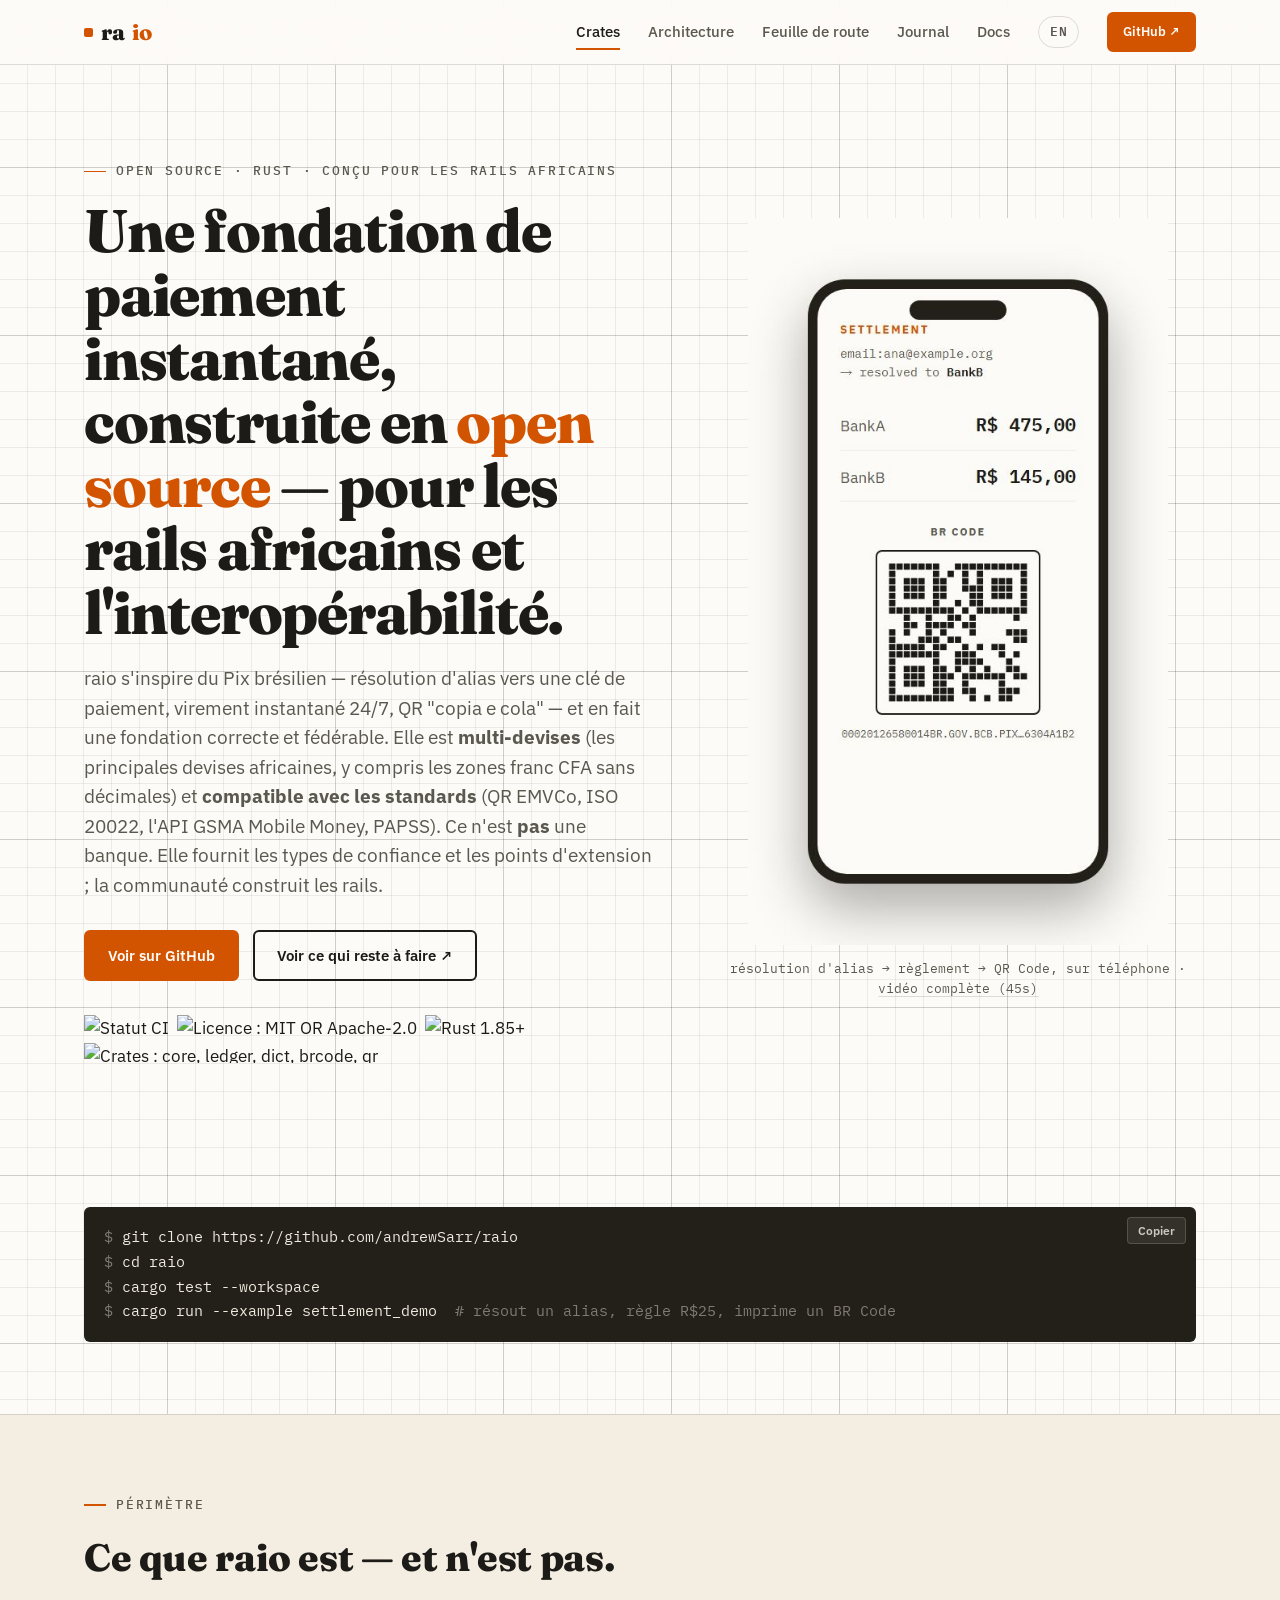
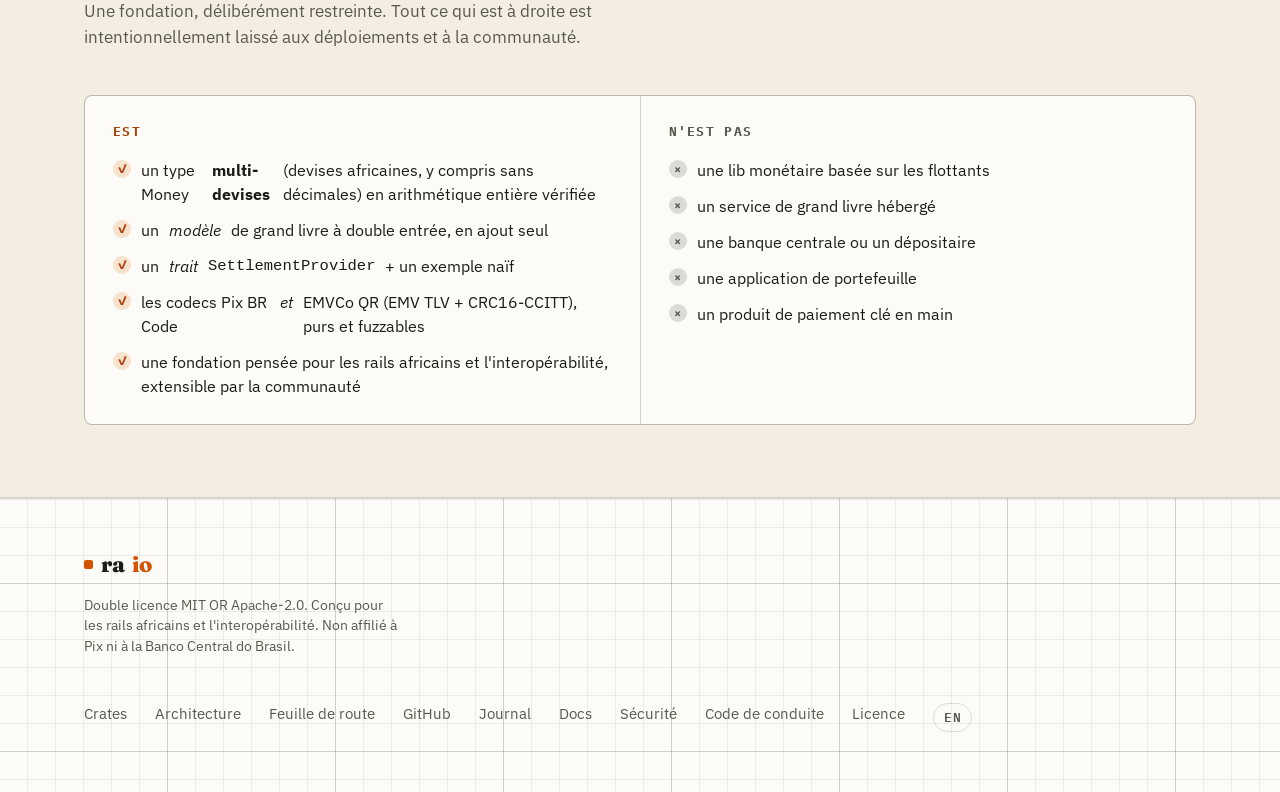
==== fr/index.html @ dbc2071a "feat: add French mirror (fr/) with language switcher, hreflang, and sitemap" ====
<!doctype html>
<html lang="fr">
<head>
<meta charset="utf-8">
<meta name="viewport" content="width=device-width, initial-scale=1">
<title>raio — une fondation de paiement instantané inspirée de Pix, pour les rails africains</title>
<meta name="description" content="raio est une fondation de paiement instantané open source en Rust, sans IO, conçue pour les rails africains et l'interopérabilité : résolution d'alias, grand livre à double entrée event-sourced, et codecs QR EMVCo/Pix — la couche de confiance sur laquelle construire. Ce n'est pas une banque.">
<link rel="canonical" href="https://andrewsarr.github.io/raio-landing/fr/index.html">
<link rel="alternate" hreflang="en" href="https://andrewsarr.github.io/raio-landing/index.html">
<link rel="alternate" hreflang="fr" href="https://andrewsarr.github.io/raio-landing/fr/index.html">
<link rel="alternate" hreflang="x-default" href="https://andrewsarr.github.io/raio-landing/index.html">

<!-- Open Graph / Twitter card -->
<meta property="og:type" content="website">
<meta property="og:site_name" content="raio">
<meta property="og:title" content="raio — une fondation de paiement instantané inspirée de Pix, pour les rails africains">
<meta property="og:description" content="Couche de confiance sans IO, grand livre à double entrée event-sourced, et codecs QR Pix + EMVCo, livrés en crates indépendantes. Multi-devises et interopérable. Pas une banque — la fondation sur laquelle construire.">
<meta property="og:image" content="https://andrewsarr.github.io/raio-landing/assets/img/og-image.jpg">
<meta property="og:image:width" content="1200">
<meta property="og:image:height" content="630">
<meta property="og:url" content="https://andrewsarr.github.io/raio-landing/fr/index.html">
<meta name="twitter:card" content="summary_large_image">
<meta name="twitter:title" content="raio — une fondation de paiement instantané inspirée de Pix, pour les rails africains">
<meta name="twitter:description" content="Couche de confiance sans IO, grand livre à double entrée event-sourced, et codecs QR Pix + EMVCo, livrés en crates indépendantes.">
<meta name="twitter:image" content="https://andrewsarr.github.io/raio-landing/assets/img/og-image.jpg">

<link rel="icon" type="image/svg+xml" href="../assets/img/favicon.svg">
<link rel="preconnect" href="https://fonts.googleapis.com">
<link rel="preconnect" href="https://fonts.gstatic.com" crossorigin>
<link href="https://fonts.googleapis.com/css2?family=Fraunces:opsz,wght@9..144,500;9..144,700;9..144,800&family=IBM+Plex+Mono:wght@400;500;600&family=IBM+Plex+Sans:wght@400;500;600;700&display=swap" rel="stylesheet">
<link rel="stylesheet" href="../assets/css/style.css">
</head>
<body>

<nav class="nav">
  <div class="wrap">
    <a href="index.html" class="brand"><span class="dot"></span>ra<span class="io">io</span></a>
    <button class="nav-toggle" aria-label="Ouvrir la navigation" aria-expanded="false" aria-controls="nav-links"><span></span></button>
    <div class="nav-links" id="nav-links">
      <a href="crates.html" aria-current="page">Crates</a>
      <a href="architecture.html">Architecture</a>
      <a href="roadmap.html">Feuille de route</a>
      <a href="https://raio-journal.vercel.app" target="_blank" rel="noopener">Journal</a>
      <a href="https://github.com/andrewSarr/raio/tree/main/docs/src" target="_blank" rel="noopener">Docs</a>
      <a href="../index.html" class="lang-switch" hreflang="en">EN</a>
      <a class="btn btn-primary btn-sm" href="https://github.com/andrewSarr/raio" target="_blank" rel="noopener">GitHub &nearr;</a>
    </div>
  </div>
</nav>
<div class="nav-backdrop" data-nav-backdrop hidden></div>

<header class="hero">
  <div class="wrap hero-grid">
    <div>
      <span class="eyebrow"><span class="rule"></span>Open source &middot; Rust &middot; conçu pour les rails africains</span>
      <h1>Une fondation de paiement instantané, construite en <span class="accent">open source</span> — pour les rails africains et l'interopérabilité.</h1>
      <p class="lead">
        raio s'inspire du Pix brésilien — résolution d'alias vers une clé de
        paiement, virement instantané 24/7, QR "copia e cola" — et en fait une
        fondation correcte et fédérable. Elle est <strong>multi-devises</strong>
        (les principales devises africaines, y compris les zones franc CFA sans
        décimales) et <strong>compatible avec les standards</strong> (QR EMVCo,
        ISO 20022, l'API GSMA Mobile Money, PAPSS). Ce n'est <strong>pas</strong>
        une banque. Elle fournit les types de confiance et les points
        d'extension ; la communauté construit les rails.
      </p>
      <div class="hero-ctas">
        <a class="btn btn-primary" href="https://github.com/andrewSarr/raio" target="_blank" rel="noopener">Voir sur GitHub</a>
        <a class="btn btn-ghost" href="roadmap.html">Voir ce qui reste à faire &nearr;</a>
      </div>
      <div class="badges">
        <img src="https://github.com/andrewSarr/raio/actions/workflows/ci.yml/badge.svg" alt="Statut CI" loading="lazy">
        <img src="https://img.shields.io/badge/license-MIT%20OR%20Apache--2.0-blue.svg" alt="Licence : MIT OR Apache-2.0" loading="lazy">
        <img src="https://img.shields.io/badge/rust-1.85%2B-orange.svg" alt="Rust 1.85+" loading="lazy">
        <img src="https://img.shields.io/badge/crates-core%20%7C%20ledger%20%7C%20dict%20%7C%20brcode%20%7C%20qr-9cf" alt="Crates : core, ledger, dict, brcode, qr" loading="lazy">
      </div>
    </div>

    <figure class="hero-phone reveal">
      <video autoplay muted loop playsinline preload="auto" poster="../assets/img/phone-hero.jpg"
             width="520" height="900"
             aria-label="raio résolvant un alias par e-mail, réglant un solde à double entrée, et émettant un QR Code — sur un téléphone">
        <source src="../assets/img/phone-hero.mp4" type="video/mp4">
        <img src="../assets/img/phone-hero.jpg" width="520" height="900" alt="Démo raio sur téléphone : résolution d'alias, règlement, QR Code">
      </video>
      <figcaption>résolution d'alias &rarr; règlement &rarr; QR Code, sur téléphone &middot; <a href="../assets/img/raio-promo.mp4" style="color:inherit">vidéo complète (45s)</a></figcaption>
    </figure>
  </div>
</header>

<section class="quickstart">
  <div class="wrap">
    <div class="codebox" id="quickstart-code">
      <button class="copy-btn" data-copy="#quickstart-code">Copier</button>
      <div><span class="muted">$</span> git clone https://github.com/andrewSarr/raio</div>
      <div><span class="muted">$</span> cd raio</div>
      <div><span class="muted">$</span> cargo test --workspace</div>
      <div><span class="muted">$</span> cargo run --example settlement_demo <span class="muted">&nbsp;# résout un alias, règle R$25, imprime un BR Code</span></div>
    </div>
  </div>
</section>

<section id="compare" class="alt">
  <div class="wrap">
    <div class="section-head reveal">
      <span class="eyebrow"><span class="rule"></span>Périmètre</span>
      <h2>Ce que raio est — et n'est pas.</h2>
      <p>Une fondation, délibérément restreinte. Tout ce qui est à droite est
      intentionnellement laissé aux déploiements et à la communauté.</p>
    </div>
    <div class="compare reveal">
      <div class="is">
        <h3>Est</h3>
        <ul>
          <li><span class="mark">&check;</span>un type Money <strong>multi-devises</strong> (devises africaines, y compris sans décimales) en arithmétique entière vérifiée</li>
          <li><span class="mark">&check;</span>un <em>modèle</em> de grand livre à double entrée, en ajout seul</li>
          <li><span class="mark">&check;</span>un <em>trait</em> <code>SettlementProvider</code> + un exemple naïf</li>
          <li><span class="mark">&check;</span>les codecs Pix BR Code <em>et</em> EMVCo QR (EMV TLV + CRC16-CCITT), purs et fuzzables</li>
          <li><span class="mark">&check;</span>une fondation pensée pour les rails africains et l'interopérabilité, extensible par la communauté</li>
        </ul>
      </div>
      <div class="isnt">
        <h3>N'est pas</h3>
        <ul>
          <li><span class="mark">&times;</span>une lib monétaire basée sur les flottants</li>
          <li><span class="mark">&times;</span>un service de grand livre hébergé</li>
          <li><span class="mark">&times;</span>une banque centrale ou un dépositaire</li>
          <li><span class="mark">&times;</span>une application de portefeuille</li>
          <li><span class="mark">&times;</span>un produit de paiement clé en main</li>
        </ul>
      </div>
    </div>
  </div>
</section>

<footer>
  <div class="wrap footer-grid">
    <div>
      <a href="index.html" class="brand"><span class="dot"></span>ra<span class="io">io</span></a>
      <p class="footer-note">
        Double licence MIT OR Apache-2.0. Conçu pour les rails africains et
        l'interopérabilité. Non affilié à Pix ni à la Banco Central do Brasil.
      </p>
    </div>
    <nav class="footer-links">
      <a href="crates.html">Crates</a>
      <a href="architecture.html">Architecture</a>
      <a href="roadmap.html">Feuille de route</a>
      <a href="https://github.com/andrewSarr/raio" target="_blank" rel="noopener">GitHub</a>
      <a href="https://raio-journal.vercel.app" target="_blank" rel="noopener">Journal</a>
      <a href="https://github.com/andrewSarr/raio/tree/main/docs/src" target="_blank" rel="noopener">Docs</a>
      <a href="https://github.com/andrewSarr/raio/blob/main/SECURITY.md" target="_blank" rel="noopener">Sécurité</a>
      <a href="https://github.com/andrewSarr/raio/blob/main/CODE_OF_CONDUCT.md" target="_blank" rel="noopener">Code de conduite</a>
      <a href="https://github.com/andrewSarr/raio/blob/main/LICENSE-MIT" target="_blank" rel="noopener">Licence</a>
      <a href="../index.html" class="lang-switch" hreflang="en">EN</a>
    </nav>
  </div>
</footer>

<script src="../assets/js/main.js"></script>
</body>
</html>
---- assets/css/style.css ----
/* raio landing page — same visual system as the project's demo video:
   muted cream/blueprint canvas, bold editorial serif, rust-orange accent,
   monospace for anything technical. Plain CSS, no build step. */

:root {
  --cream: #fdfbf7;
  --cream-panel: #f4eee2;
  --ink: #1c1b18;
  --ink-sub: #5b584f;
  --grid: rgba(28, 27, 24, 0.07);
  --grid-strong: rgba(28, 27, 24, 0.14);
  --rust: #d35400;
  --rust-deep: #a8420a;
  --rust-tint: #f7e2ce;
  --charcoal: #232019;
  --success: #1e7a4c;
  --success-tint: #dcefe4;

  --serif: "Fraunces", ui-serif, Georgia, serif;
  --mono: "IBM Plex Mono", ui-monospace, "SF Mono", Consolas, monospace;
  --sans: "IBM Plex Sans", ui-sans-serif, system-ui, -apple-system, sans-serif;

  --maxw: 1160px;
  --radius: 6px;
}

* {
  box-sizing: border-box;
}

html {
  scroll-behavior: smooth;
}

body {
  margin: 0;
  background: var(--cream);
  color: var(--ink);
  font-family: var(--sans);
  font-size: 17px;
  line-height: 1.55;
  -webkit-font-smoothing: antialiased;
}

/* blueprint grid canvas, same recipe as the video background */
body {
  background-image:
    linear-gradient(var(--grid) 1px, transparent 1px),
    linear-gradient(90deg, var(--grid) 1px, transparent 1px),
    linear-gradient(var(--grid-strong) 1px, transparent 1px),
    linear-gradient(90deg, var(--grid-strong) 1px, transparent 1px);
  background-size:
    28px 28px,
    28px 28px,
    168px 168px,
    168px 168px;
  background-position: -1px -1px;
}

img {
  max-width: 100%;
  display: block;
}

a {
  color: inherit;
}

.wrap {
  max-width: var(--maxw);
  margin: 0 auto;
  padding: 0 24px;
}

.eyebrow {
  display: inline-flex;
  align-items: center;
  gap: 10px;
  font-family: var(--mono);
  font-size: 13px;
  font-weight: 500;
  letter-spacing: 0.14em;
  text-transform: uppercase;
  color: var(--ink-sub);
}

.eyebrow .rule {
  width: 22px;
  height: 1.5px;
  background: var(--rust);
  display: inline-block;
}

/* ---------- nav ---------- */

.nav {
  position: sticky;
  top: 0;
  z-index: 100;
  background: rgba(253, 251, 247, 0.86);
  backdrop-filter: blur(8px);
  border-bottom: 1px solid var(--grid-strong);
}

.nav .wrap {
  display: flex;
  align-items: center;
  justify-content: space-between;
  height: 64px;
}

.brand {
  display: flex;
  align-items: center;
  gap: 8px;
  font-family: var(--serif);
  font-weight: 800;
  font-size: 22px;
  letter-spacing: -0.02em;
  text-decoration: none;
  color: var(--ink);
}

.brand .dot {
  width: 9px;
  height: 9px;
  background: var(--rust);
  border-radius: 2px;
}

.brand .io {
  color: var(--rust);
}

.nav-links {
  display: flex;
  align-items: center;
  gap: 28px;
  font-size: 15px;
  font-weight: 500;
}

.nav-links a:not(.btn) {
  text-decoration: none;
  color: var(--ink-sub);
  transition: color 0.15s ease;
}

.nav-links a:not(.btn):hover {
  color: var(--ink);
}

.nav-links a[aria-current="page"] {
  color: var(--ink);
  position: relative;
}

.nav-links a[aria-current="page"]::after {
  content: "";
  position: absolute;
  left: 0;
  right: 0;
  bottom: -6px;
  height: 2px;
  background: var(--rust);
}

.nav-backdrop {
  display: none;
}

.nav-toggle {
  display: none;
  background: none;
  border: none;
  cursor: pointer;
  padding: 8px;
  position: relative;
  z-index: 70;
}

.nav-toggle span,
.nav-toggle span::before,
.nav-toggle span::after {
  content: "";
  display: block;
  width: 22px;
  height: 2px;
  background: var(--ink);
  position: relative;
  transition: transform 0.2s ease;
}

.nav-toggle span::before {
  position: absolute;
  top: -7px;
}

.nav-toggle span::after {
  position: absolute;
  top: 7px;
}

/* ---------- buttons ---------- */

.btn {
  display: inline-flex;
  align-items: center;
  gap: 8px;
  padding: 12px 22px;
  border-radius: var(--radius);
  font-family: var(--sans);
  font-weight: 600;
  font-size: 15px;
  text-decoration: none;
  border: 2px solid var(--ink);
  cursor: pointer;
  transition:
    transform 0.12s ease,
    background 0.15s ease;
}

.btn:hover {
  transform: translateY(-1px);
}

.btn-primary {
  background: var(--rust);
  border-color: var(--rust);
  color: var(--cream);
}

.btn-primary:hover {
  background: var(--rust-deep);
  border-color: var(--rust-deep);
}

.btn-ghost {
  background: transparent;
  color: var(--ink);
}

.btn-ghost:hover {
  background: var(--cream-panel);
}

.btn-sm {
  padding: 8px 14px;
  font-size: 13px;
}

/* ---------- language switch ---------- */

.lang-switch {
  font-family: var(--mono);
  font-size: 12.5px;
  font-weight: 600;
  letter-spacing: 0.04em;
  border: 1.5px solid var(--grid-strong);
  border-radius: 20px;
  padding: 5px 11px;
  color: var(--ink-sub) !important;
  text-decoration: none;
}

.lang-switch:hover {
  color: var(--ink) !important;
  border-color: var(--ink);
}

.footer-links .lang-switch {
  padding: 4px 10px;
}

/* ---------- hero ---------- */

.hero {
  padding: 88px 0 64px;
}

.hero-grid {
  display: grid;
  grid-template-columns: 1.1fr 0.9fr;
  gap: 56px;
  align-items: center;
}

.hero h1 {
  font-family: var(--serif);
  font-weight: 800;
  font-size: clamp(38px, 5vw, 60px);
  line-height: 1.06;
  letter-spacing: -0.02em;
  margin: 18px 0 20px;
}

.hero h1 .accent {
  color: var(--rust);
}

.hero p.lead {
  font-size: 19px;
  color: var(--ink-sub);
  max-width: 52ch;
  margin: 0 0 30px;
}

.hero-ctas {
  display: flex;
  gap: 14px;
  flex-wrap: wrap;
  margin-bottom: 34px;
}

.badges {
  display: flex;
  gap: 8px;
  flex-wrap: wrap;
}

.badges img {
  height: 20px;
}

.hero-visual {
  border: 2px solid var(--ink);
  border-radius: 10px;
  overflow: hidden;
  box-shadow: 10px 10px 0 var(--grid-strong);
  background: var(--charcoal);
}

.hero-visual img {
  width: 100%;
  display: block;
}

.hero-visual figcaption {
  font-family: var(--mono);
  font-size: 12px;
  color: rgba(253, 251, 247, 0.55);
  padding: 10px 14px;
  border-top: 1px solid rgba(253, 251, 247, 0.1);
}

/* Phone demo video — the mp4 already carries the phone bezel + drop shadow on a
   solid cream background that matches the page, so it floats seamlessly. */
.hero-phone {
  margin: 0;
  display: flex;
  flex-direction: column;
  align-items: center;
}

.hero-phone video {
  width: 100%;
  max-width: 420px;
  height: auto;
  display: block;
}

.hero-phone figcaption {
  margin-top: 14px;
  font-family: var(--mono);
  font-size: 12.5px;
  color: var(--ink-sub);
  text-align: center;
}

.hero-phone figcaption a {
  text-decoration: underline;
  text-decoration-color: var(--grid-strong);
  text-underline-offset: 3px;
}

/* ---------- quickstart ---------- */

.quickstart {
  margin-top: 8px;
}

.codebox {
  position: relative;
  background: var(--charcoal);
  border-radius: var(--radius);
  padding: 18px 20px;
  font-family: var(--mono);
  font-size: 14.5px;
  color: #f0ebe0;
  line-height: 1.7;
  overflow-x: auto;
}

.codebox .muted {
  color: rgba(240, 235, 224, 0.45);
}

.codebox .rust-hl {
  color: #f0a868;
}

.copy-btn {
  position: absolute;
  top: 10px;
  right: 10px;
  background: rgba(253, 251, 247, 0.08);
  border: 1px solid rgba(253, 251, 247, 0.16);
  color: rgba(253, 251, 247, 0.75);
  font-family: var(--sans);
  font-size: 12px;
  font-weight: 600;
  padding: 5px 10px;
  border-radius: 4px;
  cursor: pointer;
}

.copy-btn:hover {
  background: rgba(253, 251, 247, 0.14);
}

/* ---------- sections ---------- */

section {
  padding: 72px 0;
}

section.alt {
  background: var(--cream-panel);
  border-top: 1px solid var(--grid-strong);
  border-bottom: 1px solid var(--grid-strong);
}

.section-head {
  max-width: 640px;
  margin-bottom: 44px;
}

.section-head h2 {
  font-family: var(--serif);
  font-weight: 800;
  font-size: clamp(28px, 3.4vw, 38px);
  letter-spacing: -0.01em;
  margin: 14px 0 10px;
}

.section-head p {
  color: var(--ink-sub);
  font-size: 17px;
  margin: 0;
}

/* ---------- is/isn't table ---------- */

.compare {
  display: grid;
  grid-template-columns: 1fr 1fr;
  gap: 1px;
  background: var(--grid-strong);
  border: 1px solid var(--grid-strong);
  border-radius: 8px;
  overflow: hidden;
}

.compare > div {
  background: var(--cream);
  padding: 26px 28px;
}

.compare h3 {
  font-family: var(--mono);
  font-size: 13px;
  letter-spacing: 0.1em;
  text-transform: uppercase;
  margin: 0 0 16px;
}

.compare .is h3 {
  color: var(--rust-deep);
}

.compare .isnt h3 {
  color: var(--ink-sub);
}

.compare ul {
  list-style: none;
  margin: 0;
  padding: 0;
  display: flex;
  flex-direction: column;
  gap: 12px;
}

.compare li {
  display: flex;
  gap: 10px;
  font-size: 15.5px;
  align-items: flex-start;
}

.compare .mark {
  flex: 0 0 auto;
  width: 18px;
  height: 18px;
  border-radius: 50%;
  display: flex;
  align-items: center;
  justify-content: center;
  font-size: 12px;
  font-weight: 800;
  margin-top: 2px;
}

.compare .is .mark {
  background: var(--rust-tint);
  color: var(--rust-deep);
}

.compare .isnt .mark {
  background: var(--grid-strong);
  color: var(--ink-sub);
}

/* ---------- crate diagram ---------- */

.crate-diagram {
  position: relative;
}

.crate-core {
  width: 100%;
  max-width: 560px;
  margin: 0 auto 8px;
  display: block;
}

.crate-grid {
  display: grid;
  grid-template-columns: repeat(4, 1fr);
  gap: 18px;
  margin-top: 8px;
}

.crate-grid.cols-2 {
  grid-template-columns: repeat(2, 1fr);
}

.crate-grid.cols-1 {
  grid-template-columns: 1fr;
}

.crate-card {
  background: var(--cream);
  border: 2px solid var(--ink);
  border-radius: 6px;
  padding: 18px 20px;
  box-shadow: 5px 5px 0 var(--grid-strong);
}

.crate-card .name {
  font-family: var(--mono);
  font-weight: 600;
  font-size: 16px;
  color: var(--rust);
  margin-bottom: 6px;
}

.crate-card .desc {
  font-size: 14px;
  color: var(--ink-sub);
  line-height: 1.5;
}

.crate-card.examples {
  border-style: dashed;
  opacity: 0.85;
}

/* ---------- the one rule ---------- */

.rule-block {
  display: grid;
  grid-template-columns: 0.9fr 1.1fr;
  gap: 48px;
  align-items: center;
}

.rule-quote {
  font-family: var(--serif);
  font-weight: 700;
  font-size: clamp(26px, 3vw, 34px);
  line-height: 1.2;
  letter-spacing: -0.01em;
}

.rule-quote .rust {
  color: var(--rust);
}

.rule-seams {
  display: flex;
  flex-direction: column;
  gap: 14px;
}

.seam {
  display: flex;
  gap: 14px;
  align-items: flex-start;
  padding: 16px 18px;
  background: var(--cream-panel);
  border-radius: 6px;
}

.seam code {
  font-family: var(--mono);
  font-weight: 600;
  font-size: 14px;
  color: var(--rust-deep);
  white-space: nowrap;
}

.seam p {
  margin: 0;
  font-size: 14.5px;
  color: var(--ink-sub);
}

/* ---------- roadmap ---------- */

.roadmap-list {
  display: flex;
  flex-direction: column;
  border-top: 1px solid var(--grid-strong);
}

.roadmap-item {
  display: grid;
  grid-template-columns: 90px 1fr auto;
  gap: 20px;
  align-items: center;
  padding: 20px 4px;
  border-bottom: 1px solid var(--grid-strong);
}

.roadmap-item .milestone {
  font-family: var(--mono);
  font-weight: 700;
  font-size: 15px;
  color: var(--rust);
}

.roadmap-item .title {
  font-weight: 600;
  font-size: 16px;
}

.roadmap-item .sub {
  font-size: 14px;
  color: var(--ink-sub);
  margin-top: 2px;
}

.pill {
  font-family: var(--mono);
  font-size: 11.5px;
  font-weight: 600;
  letter-spacing: 0.06em;
  text-transform: uppercase;
  padding: 5px 10px;
  border-radius: 20px;
  white-space: nowrap;
}

.pill.good-first {
  background: var(--rust-tint);
  color: var(--rust-deep);
}

.pill.wanted {
  background: var(--grid-strong);
  color: var(--ink-sub);
}

.pill.shipped {
  background: var(--success-tint);
  color: var(--success);
}

.crate-card.shipped {
  border-color: var(--success);
  box-shadow: 5px 5px 0 var(--success-tint);
}

.crate-card.shipped .name {
  color: var(--success);
}

.crate-subhead {
  font-family: var(--mono);
  font-size: 12.5px;
  font-weight: 600;
  letter-spacing: 0.1em;
  text-transform: uppercase;
  color: var(--ink-sub);
  margin: 26px 0 12px;
}

.roadmap-cta {
  margin-top: 32px;
  display: flex;
  gap: 14px;
  align-items: center;
  flex-wrap: wrap;
}

/* ---------- footer ---------- */

footer {
  padding: 48px 0 60px;
  border-top: 1px solid var(--grid-strong);
}

.footer-grid {
  display: flex;
  justify-content: space-between;
  align-items: flex-start;
  gap: 32px;
  flex-wrap: wrap;
}

.footer-links {
  display: flex;
  gap: 28px;
  flex-wrap: wrap;
  font-size: 14.5px;
}

.footer-links a {
  text-decoration: none;
  color: var(--ink-sub);
}

.footer-links a:hover {
  color: var(--ink);
}

.footer-note {
  font-size: 13.5px;
  color: var(--ink-sub);
  max-width: 40ch;
}

/* ---------- reveal-on-scroll ---------- */

.reveal {
  opacity: 0;
  translate: 0 16px;
  transition:
    opacity 0.5s ease,
    translate 0.5s ease;
}

.reveal.in {
  opacity: 1;
  translate: 0 0;
}

/* ---------- responsive ---------- */

@media (max-width: 860px) {
  .hero-grid {
    grid-template-columns: 1fr;
  }

  .rule-block {
    grid-template-columns: 1fr;
  }

  .crate-grid {
    grid-template-columns: repeat(2, 1fr);
  }

  .compare {
    grid-template-columns: 1fr;
  }
}

@media (max-width: 640px) {
  /* Off-canvas nav slides in from the RIGHT, not down from the top. */
  .nav-links {
    position: fixed;
    top: 0;
    right: 0;
    height: 100dvh;
    width: min(320px, 82vw);
    flex-direction: column;
    align-items: stretch;
    justify-content: flex-start;
    padding: 92px 26px 32px;
    gap: 18px;
    background: var(--cream);
    border-left: 1px solid var(--grid-strong);
    box-shadow: -12px 0 40px rgba(0, 0, 0, 0.12);
    transform: translateX(100%);
    transition: transform 0.28s ease;
    z-index: 60;
    display: flex;
    overflow-y: auto;
    overscroll-behavior: contain;
  }

  .nav-links.open {
    transform: translateX(0);
  }

  .nav-links a:not(.btn) {
    padding: 4px 0;
  }

  .nav-links a[aria-current="page"]::after {
    left: 0;
    right: auto;
    width: 22px;
    bottom: -2px;
  }

  .nav-backdrop {
    display: block;
    position: fixed;
    inset: 0;
    background: rgba(28, 27, 24, 0.34);
    opacity: 0;
    pointer-events: none;
    transition: opacity 0.28s ease;
    z-index: 80;
  }

  .nav-backdrop.open {
    opacity: 1;
    pointer-events: auto;
  }

  .nav-toggle {
    display: block;
  }

  .nav-toggle.open span {
    background: transparent;
  }

  .nav-toggle.open span::before {
    transform: translateY(7px) rotate(45deg);
  }

  .nav-toggle.open span::after {
    transform: translateY(-7px) rotate(-45deg);
  }

  .hero-phone video {
    max-width: 300px;
  }

  .crate-grid,
  .crate-grid.cols-2 {
    grid-template-columns: 1fr;
  }

  .roadmap-item {
    grid-template-columns: 1fr;
    gap: 6px;
  }

  .roadmap-item .pill {
    justify-self: start;
  }

  section {
    padding: 52px 0;
  }
}

@media (prefers-reduced-motion: reduce) {
  html {
    scroll-behavior: auto;
  }

  .reveal {
    transition: none;
    opacity: 1;
    translate: 0 0;
  }
}
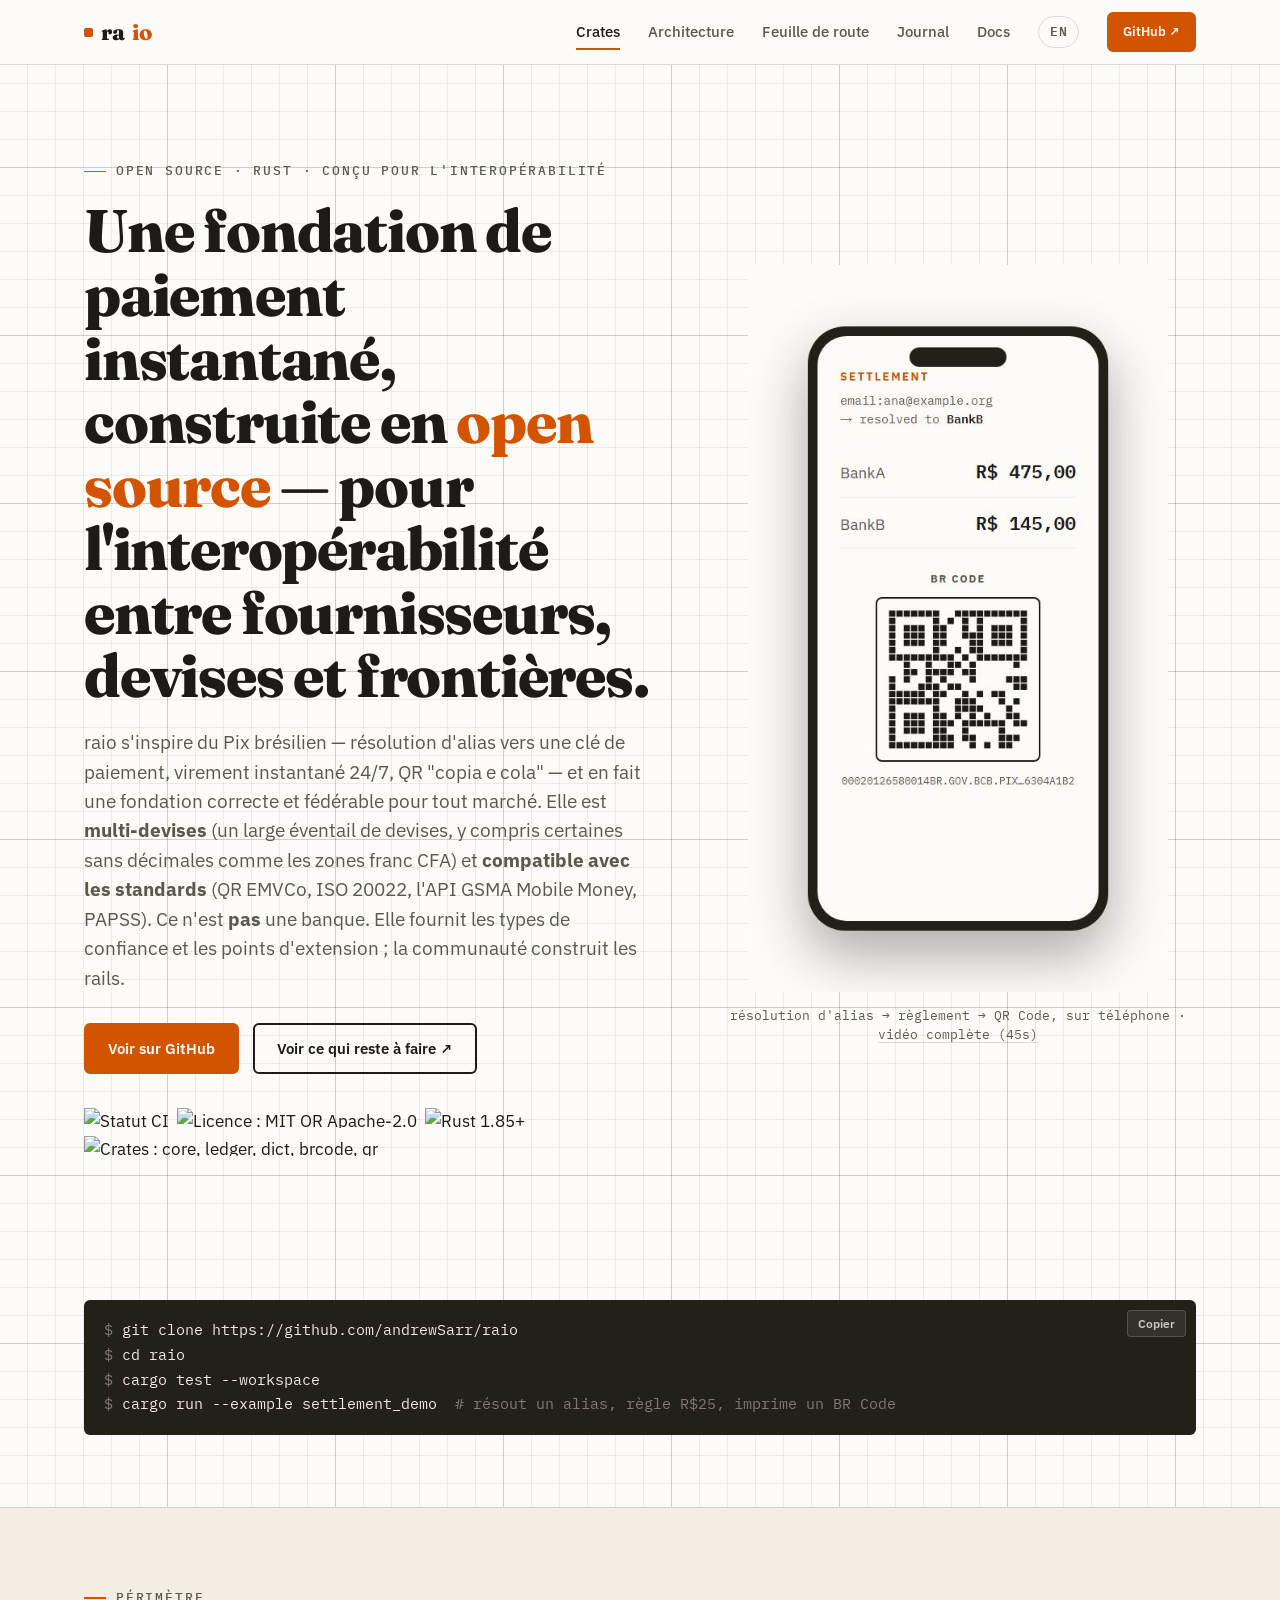
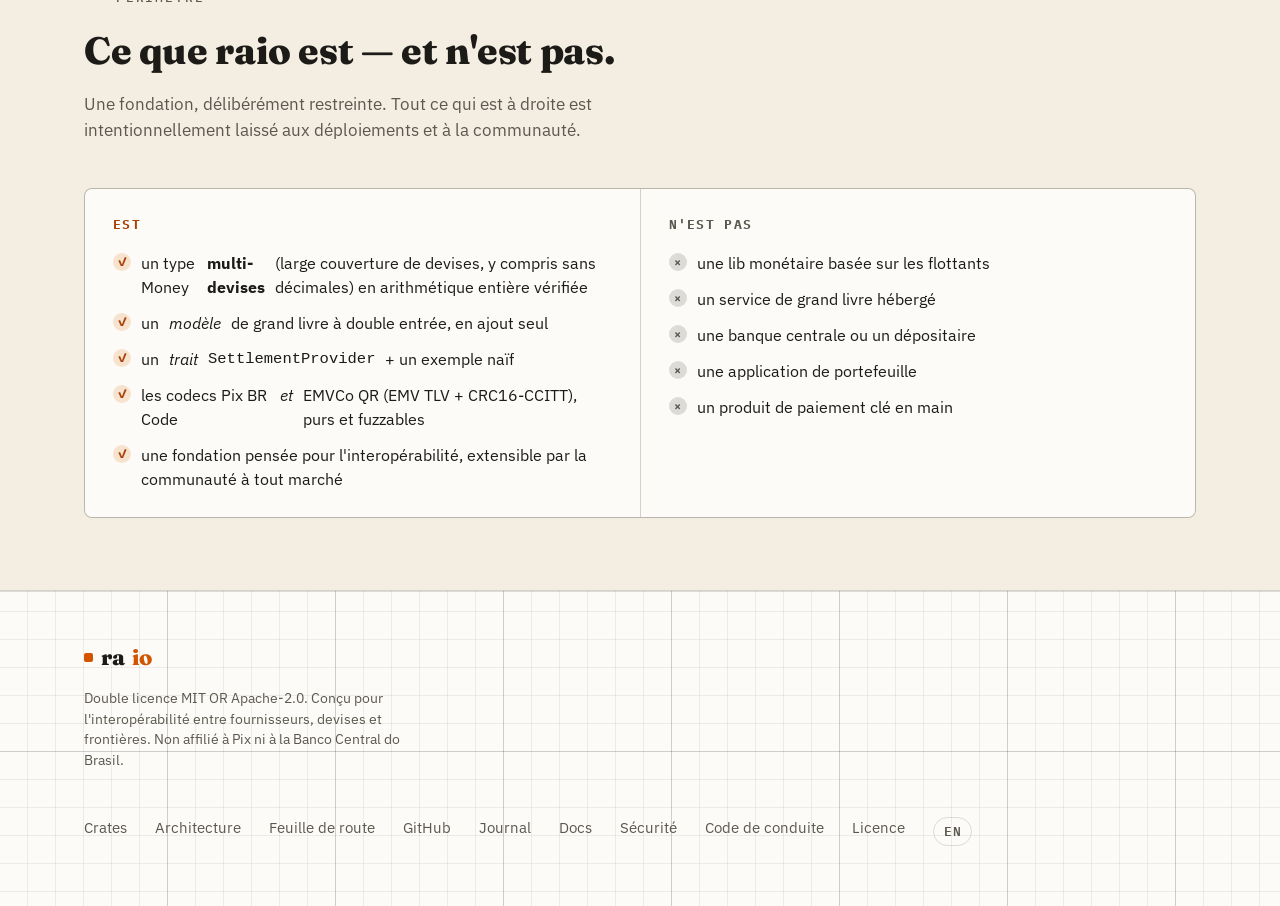
==== commit 198aa0a9: "docs: reposition as interoperability-first, not Africa-exclusive Mirrors the same change on raio/REA" ====
--- a/fr/index.html
+++ b/fr/index.html
@@ -3,8 +3,8 @@
 <head>
 <meta charset="utf-8">
 <meta name="viewport" content="width=device-width, initial-scale=1">
-<title>raio — une fondation de paiement instantané inspirée de Pix, pour les rails africains</title>
-<meta name="description" content="raio est une fondation de paiement instantané open source en Rust, sans IO, conçue pour les rails africains et l'interopérabilité : résolution d'alias, grand livre à double entrée event-sourced, et codecs QR EMVCo/Pix — la couche de confiance sur laquelle construire. Ce n'est pas une banque.">
+<title>raio — une fondation de paiement instantané inspirée de Pix, conçue pour l'interopérabilité</title>
+<meta name="description" content="raio est une fondation de paiement instantané open source en Rust, sans IO, conçue pour l'interopérabilité entre fournisseurs, devises et frontières : résolution d'alias, grand livre à double entrée event-sourced, et codecs QR EMVCo/Pix — la couche de confiance sur laquelle construire. Ce n'est pas une banque.">
 <link rel="canonical" href="https://andrewsarr.github.io/raio-landing/fr/index.html">
 <link rel="alternate" hreflang="en" href="https://andrewsarr.github.io/raio-landing/index.html">
 <link rel="alternate" hreflang="fr" href="https://andrewsarr.github.io/raio-landing/fr/index.html">
@@ -13,14 +13,14 @@
 <!-- Open Graph / Twitter card -->
 <meta property="og:type" content="website">
 <meta property="og:site_name" content="raio">
-<meta property="og:title" content="raio — une fondation de paiement instantané inspirée de Pix, pour les rails africains">
+<meta property="og:title" content="raio — une fondation de paiement instantané inspirée de Pix, conçue pour l'interopérabilité">
 <meta property="og:description" content="Couche de confiance sans IO, grand livre à double entrée event-sourced, et codecs QR Pix + EMVCo, livrés en crates indépendantes. Multi-devises et interopérable. Pas une banque — la fondation sur laquelle construire.">
 <meta property="og:image" content="https://andrewsarr.github.io/raio-landing/assets/img/og-image.jpg">
 <meta property="og:image:width" content="1200">
 <meta property="og:image:height" content="630">
 <meta property="og:url" content="https://andrewsarr.github.io/raio-landing/fr/index.html">
 <meta name="twitter:card" content="summary_large_image">
-<meta name="twitter:title" content="raio — une fondation de paiement instantané inspirée de Pix, pour les rails africains">
+<meta name="twitter:title" content="raio — une fondation de paiement instantané inspirée de Pix, conçue pour l'interopérabilité">
 <meta name="twitter:description" content="Couche de confiance sans IO, grand livre à double entrée event-sourced, et codecs QR Pix + EMVCo, livrés en crates indépendantes.">
 <meta name="twitter:image" content="https://andrewsarr.github.io/raio-landing/assets/img/og-image.jpg">
 
@@ -52,17 +52,18 @@
 <header class="hero">
   <div class="wrap hero-grid">
     <div>
-      <span class="eyebrow"><span class="rule"></span>Open source &middot; Rust &middot; conçu pour les rails africains</span>
-      <h1>Une fondation de paiement instantané, construite en <span class="accent">open source</span> — pour les rails africains et l'interopérabilité.</h1>
+      <span class="eyebrow"><span class="rule"></span>Open source &middot; Rust &middot; conçu pour l'interopérabilité</span>
+      <h1>Une fondation de paiement instantané, construite en <span class="accent">open source</span> — pour l'interopérabilité entre fournisseurs, devises et frontières.</h1>
       <p class="lead">
         raio s'inspire du Pix brésilien — résolution d'alias vers une clé de
         paiement, virement instantané 24/7, QR "copia e cola" — et en fait une
-        fondation correcte et fédérable. Elle est <strong>multi-devises</strong>
-        (les principales devises africaines, y compris les zones franc CFA sans
-        décimales) et <strong>compatible avec les standards</strong> (QR EMVCo,
-        ISO 20022, l'API GSMA Mobile Money, PAPSS). Ce n'est <strong>pas</strong>
-        une banque. Elle fournit les types de confiance et les points
-        d'extension ; la communauté construit les rails.
+        fondation correcte et fédérable pour tout marché. Elle est <strong>multi-devises</strong>
+        (un large éventail de devises, y compris certaines sans décimales
+        comme les zones franc CFA) et <strong>compatible avec les
+        standards</strong> (QR EMVCo, ISO 20022, l'API GSMA Mobile Money,
+        PAPSS). Ce n'est <strong>pas</strong> une banque. Elle fournit les
+        types de confiance et les points d'extension ; la communauté
+        construit les rails.
       </p>
       <div class="hero-ctas">
         <a class="btn btn-primary" href="https://github.com/andrewSarr/raio" target="_blank" rel="noopener">Voir sur GitHub</a>
@@ -112,11 +113,11 @@
       <div class="is">
         <h3>Est</h3>
         <ul>
-          <li><span class="mark">&check;</span>un type Money <strong>multi-devises</strong> (devises africaines, y compris sans décimales) en arithmétique entière vérifiée</li>
+          <li><span class="mark">&check;</span>un type Money <strong>multi-devises</strong> (large couverture de devises, y compris sans décimales) en arithmétique entière vérifiée</li>
           <li><span class="mark">&check;</span>un <em>modèle</em> de grand livre à double entrée, en ajout seul</li>
           <li><span class="mark">&check;</span>un <em>trait</em> <code>SettlementProvider</code> + un exemple naïf</li>
           <li><span class="mark">&check;</span>les codecs Pix BR Code <em>et</em> EMVCo QR (EMV TLV + CRC16-CCITT), purs et fuzzables</li>
-          <li><span class="mark">&check;</span>une fondation pensée pour les rails africains et l'interopérabilité, extensible par la communauté</li>
+          <li><span class="mark">&check;</span>une fondation pensée pour l'interopérabilité, extensible par la communauté à tout marché</li>
         </ul>
       </div>
       <div class="isnt">
@@ -138,8 +139,9 @@
     <div>
       <a href="index.html" class="brand"><span class="dot"></span>ra<span class="io">io</span></a>
       <p class="footer-note">
-        Double licence MIT OR Apache-2.0. Conçu pour les rails africains et
-        l'interopérabilité. Non affilié à Pix ni à la Banco Central do Brasil.
+        Double licence MIT OR Apache-2.0. Conçu pour l'interopérabilité entre
+        fournisseurs, devises et frontières. Non affilié à Pix ni à la Banco
+        Central do Brasil.
       </p>
     </div>
     <nav class="footer-links">
